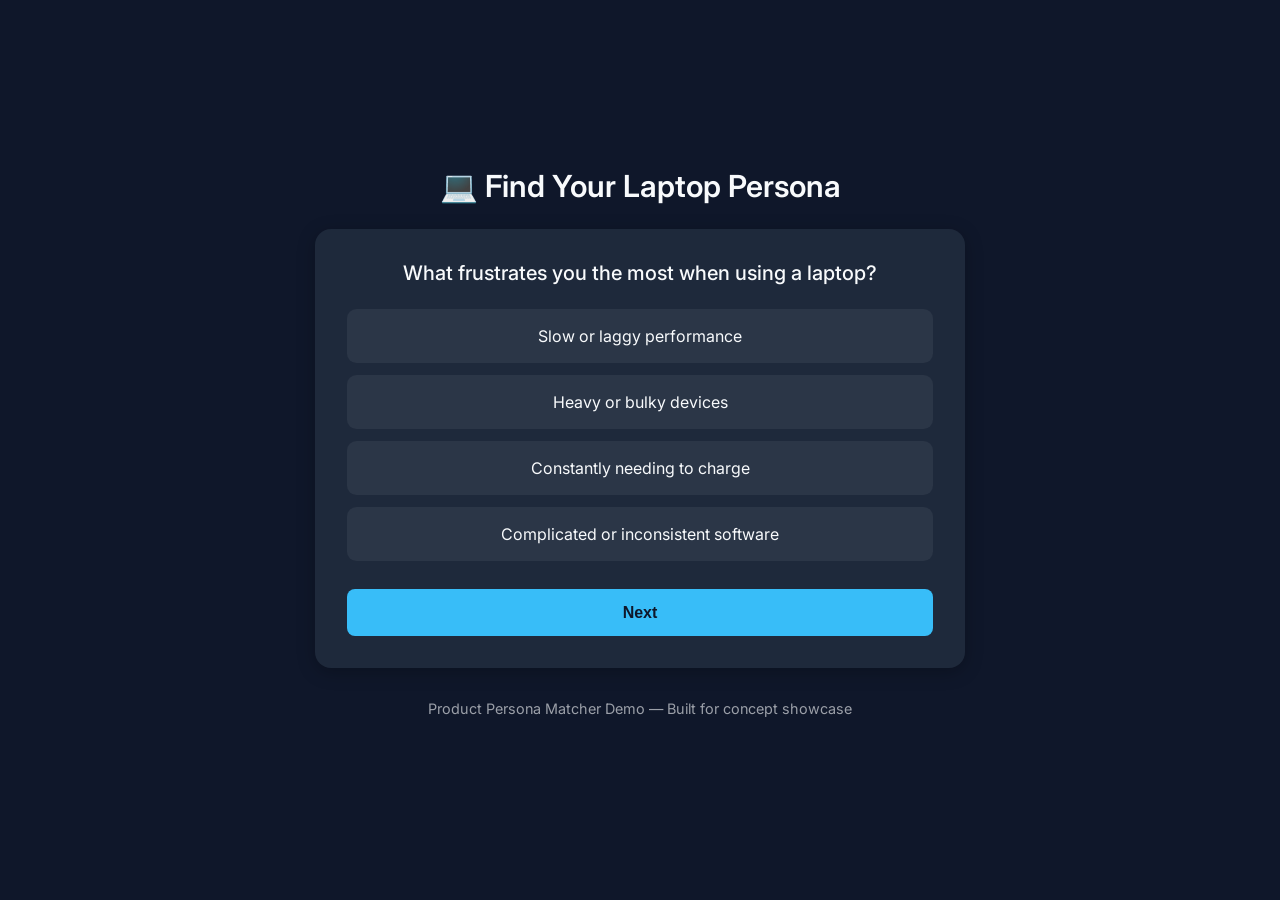
==== index.html @ be6bf835 "A2: Updated layout and styling, Updated data loading to load data directly from external JSON via fe" ====
<!DOCTYPE html>
<html lang="en">
<head>
    <!-- Metadata -->
    <meta charset="UTF-8">
    <meta name="viewport" content="width=device-width, initial-scale=1.0">
    <title>Laptop Quiz</title>

    <!-- Google Fonts -->
    <link rel="preconnect" href="https://fonts.googleapis.com">
    <link rel="preconnect" href="https://fonts.gstatic.com" crossorigin>
    <link href="https://fonts.googleapis.com/css2?family=Inter:wght@400;600&display=swap" rel="stylesheet">

    <!-- CSS -->
    <link rel="stylesheet" href="style.css">
</head>
<body>

<div class="quiz">
    <header class="quiz__header">
        <h1 class="quiz__title">💻 Find Your Laptop Persona</h1>
    </header>

    <main class="quiz__container">
        <div id="quiz-screen" class="quiz-screen"></div>
        <div id="result-screen" class="result-screen hidden"></div>
    </main>

    <footer class="footer">
        <p>Product Persona Matcher Demo — Built for concept showcase</p>
    </footer>
</div>

<!-- JavaScript -->
<script src="script.js" type="module"></script>

</body>
</html>
---- style.css ----
/* --- Color Theme --- */
:root {
  --bg: #0f172a;
  --card-bg: #1e293b;
  --text: #f8fafc;
  --accent: #38bdf8;
  --accent-hover: #0ea5e9;
  --danger: #ef4444;
  --font: 'Inter', sans-serif;
}

/* --- Base Layout (center everything vertically) --- */
*, *::before, *::after {
  box-sizing: border-box;
}

body {
  background: var(--bg);
  color: var(--text);
  font-family: var(--font);
  margin: 0;
  min-height: 100vh;

  display: flex;
  justify-content: center;
  align-items: center; /* centers vertically */
}


/* --- Quiz Container --- */
.quiz {
  width: 100%;
  max-width: 650px;
  text-align: center;
}

/* --- Header --- */
.quiz__header {
  margin-bottom: 1.5rem;
}

.quiz__title {
  font-size: 1.9rem;
  font-weight: 600;
  margin: 0;
}

/* --- Card Style (matches Deal Timer aesthetic) --- */
.quiz-screen,
.result-screen {
  background: var(--card-bg);
  padding: 2rem;
  border-radius: 1rem;
  box-shadow: 0 4px 18px rgba(0, 0, 0, 0.25);
  transition: 0.3s ease;
}

/* --- Question Text --- */
.question__text {
  font-size: 1.25rem;
  margin-bottom: 1.5rem;
  font-weight: 500;
}

/* --- Options --- */
.option {
  padding: 1rem;
  margin-bottom: 0.75rem;
  background: rgba(255, 255, 255, 0.06);
  border-radius: 0.6rem;
  cursor: pointer;
  transition: background 0.25s ease, transform 0.2s ease;
  border: 1px solid transparent;
}

.option:hover {
  background: rgba(255, 255, 255, 0.12);
  transform: translateY(-2px);
}

.option--selected {
  background: var(--accent);
  color: var(--bg);
  font-weight: 600;
}

/* --- Buttons --- */
.btn {
  padding: 0.9rem;
  border-radius: 0.5rem;
  border: none;
  width: 100%;
  font-size: 1rem;
  font-weight: 600;
  cursor: pointer;
  margin-top: 1rem;
}

.btn--primary {
  background: var(--accent);
  color: var(--bg);
}

.btn--primary:hover {
  background: var(--accent-hover);
}

/* --- Result Screen --- */
.result-screen h2 {
  font-size: 1.6rem;
  margin-top: 0;
}

.result-screen p {
  margin: 1rem 0;
  line-height: 1.6;
}

/* --- Footer (styled like Deal Timer) --- */
.footer {
  margin-top: 2rem;
  opacity: 0.6;
  font-size: 0.9rem;
  text-align: center;
}

/* --- Utility --- */
.hidden {
  display: none;
}

/* --- Responsive Adjustments --- */
@media (max-width: 480px) {
  .quiz-screen,
  .result-screen {
    padding: 1.5rem;
  }

  .quiz__title {
    font-size: 1.6rem;
  }
}
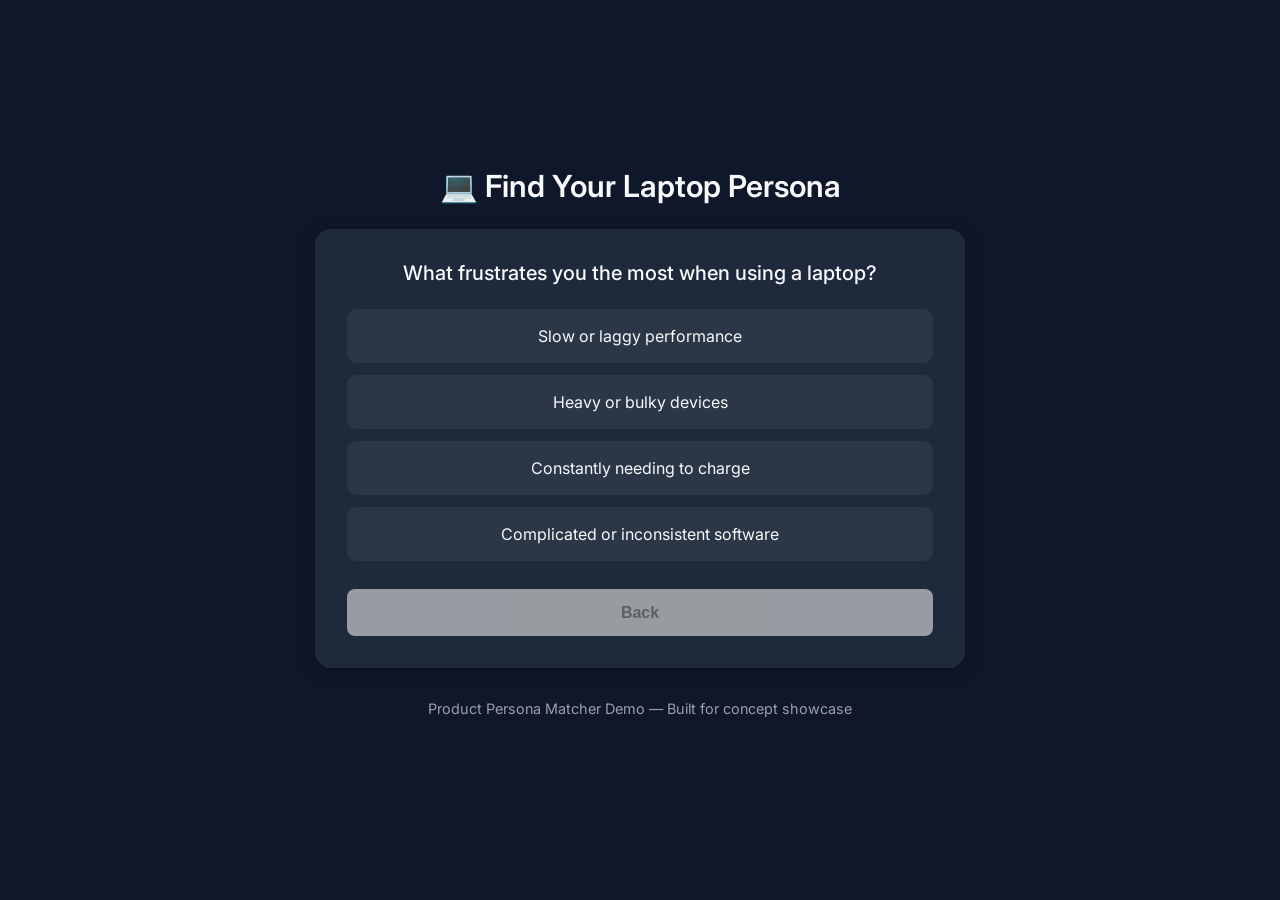
==== commit 7c96252d: "A3: Added core quiz logic using fully dynamic navigation and scoring logic with forward/backward sco" ====
--- a/index.html
+++ b/index.html
@@ -26,13 +26,13 @@
         <div id="result-screen" class="result-screen hidden"></div>
     </main>
 
-    <footer class="footer">
+    <footer class="quiz__footer">
         <p>Product Persona Matcher Demo — Built for concept showcase</p>
     </footer>
 </div>
 
 <!-- JavaScript -->
-<script src="script.js" type="module"></script>
+<script src="script.js" type="module" defer></script>
 
 </body>
 </html>
--- a/style.css
+++ b/style.css
@@ -105,6 +105,13 @@
   background: var(--accent-hover);
 }
 
+.btn:disabled {
+  background: #ccc;
+  color: #777;
+  cursor: not-allowed;
+  opacity: 0.7;
+}
+
 /* --- Result Screen --- */
 .result-screen h2 {
   font-size: 1.6rem;
@@ -117,7 +124,7 @@
 }
 
 /* --- Footer (styled like Deal Timer) --- */
-.footer {
+.quiz__footer {
   margin-top: 2rem;
   opacity: 0.6;
   font-size: 0.9rem;
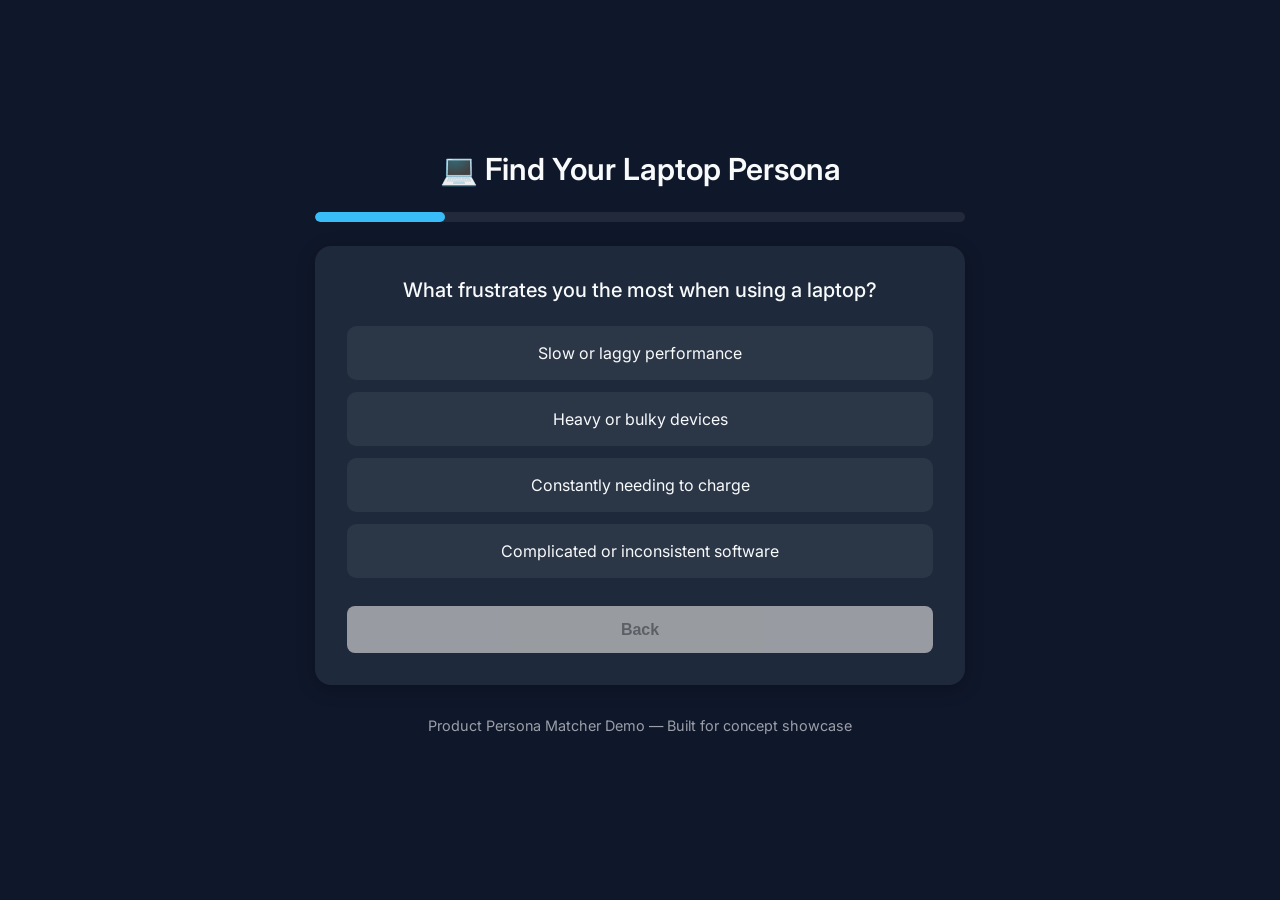
==== commit 3e968d69: "A0: Added progress bar, Moved page title and quiz header to load from JSON, Added more template quiz" ====
--- a/index.html
+++ b/index.html
@@ -4,7 +4,7 @@
     <!-- Metadata -->
     <meta charset="UTF-8">
     <meta name="viewport" content="width=device-width, initial-scale=1.0">
-    <title>Laptop Quiz</title>
+    <title></title>
 
     <!-- Google Fonts -->
     <link rel="preconnect" href="https://fonts.googleapis.com">
@@ -18,10 +18,13 @@
 
 <div class="quiz">
     <header class="quiz__header">
-        <h1 class="quiz__title">💻 Find Your Laptop Persona</h1>
+        <h1 class="quiz__title" id="quiz__title"></h1>
     </header>
 
     <main class="quiz__container">
+        <div class="quiz-progress">
+            <div class="progress__fill"></div>
+        </div>
         <div id="quiz-screen" class="quiz-screen"></div>
         <div id="result-screen" class="result-screen hidden"></div>
     </main>
--- a/style.css
+++ b/style.css
@@ -45,7 +45,25 @@
   margin: 0;
 }
 
-/* --- Card Style (matches Deal Timer aesthetic) --- */
+/* --- Progress Bar --- */
+.quiz-progress {
+  width: 100%;
+  height: 10px;
+  background: rgba(255, 255, 255, 0.08);
+  border-radius: 999px;
+  overflow: hidden;
+  margin-bottom: 1.5rem;
+}
+
+.progress__fill {
+  height: 100%;
+  width: 0%;
+  background: var(--accent);
+  border-radius: 999px;
+  transition: width 0.35s ease;
+}
+
+/* --- Card Style --- */
 .quiz-screen,
 .result-screen {
   background: var(--card-bg);
@@ -123,7 +141,7 @@
   line-height: 1.6;
 }
 
-/* --- Footer (styled like Deal Timer) --- */
+/* --- Footer --- */
 .quiz__footer {
   margin-top: 2rem;
   opacity: 0.6;
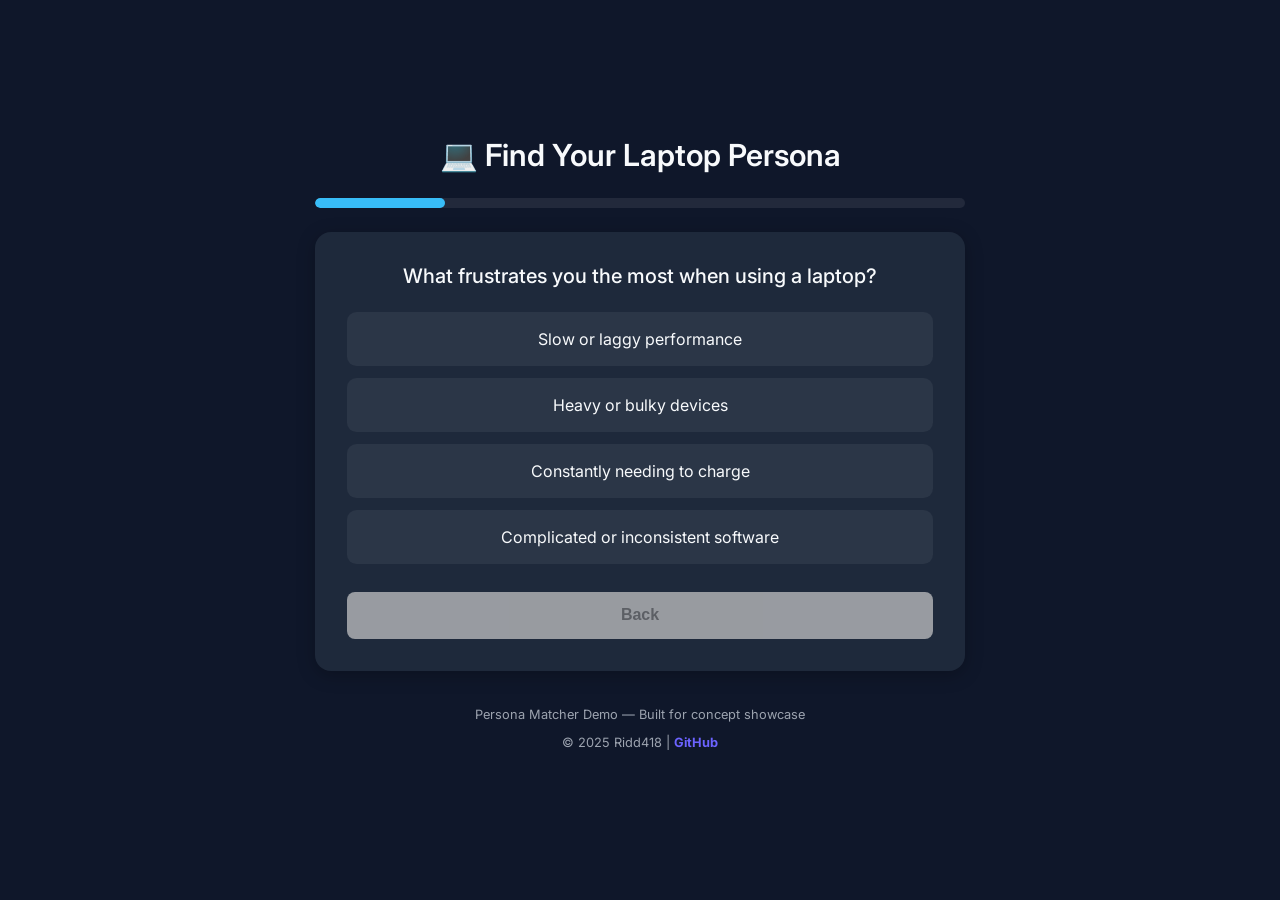
==== commit feb6cd79: "update: change footer layout, content and styles" ====
--- a/index.html
+++ b/index.html
@@ -28,11 +28,13 @@
         <div id="quiz-screen" class="quiz-screen"></div>
         <div id="result-screen" class="result-screen hidden"></div>
     </main>
+</div>
 
-    <footer class="quiz__footer">
-        <p>Product Persona Matcher Demo — Built for concept showcase</p>
-    </footer>
-</div>
+<!-- Footnotes -->
+<footer>
+    <p>Persona Matcher Demo &mdash; Built for concept showcase</p>
+    <p>&copy; 2025 Ridd418 &#124; <a href="https://github.com/ridd418/persona-matcher" target="_blank" rel="noopener noreferrer"><strong>GitHub</strong></a></p>
+</footer>
 
 <!-- JavaScript -->
 <script src="script.js" type="module" defer></script>
--- a/style.css
+++ b/style.css
@@ -7,6 +7,8 @@
   --accent-hover: #0ea5e9;
   --danger: #ef4444;
   --font: 'Inter', sans-serif;
+  --foot: #9ca3af;
+  --link:  #6c63ff;
 }
 
 /* --- Base Layout (center everything vertically) --- */
@@ -18,12 +20,15 @@
   background: var(--bg);
   color: var(--text);
   font-family: var(--font);
-  margin: 0;
   min-height: 100vh;
+  margin: 0 5vw;
+
+  text-align: center;
 
   display: flex;
   justify-content: center;
-  align-items: center; /* centers vertically */
+  flex-direction: column;
+  align-items: center;
 }
 
 
@@ -142,11 +147,18 @@
 }
 
 /* --- Footer --- */
-.quiz__footer {
-  margin-top: 2rem;
-  opacity: 0.6;
-  font-size: 0.9rem;
-  text-align: center;
+footer a {
+  color: var(--link);
+  text-decoration: none;
+}
+footer a:hover {
+  text-decoration: underline;
+}
+
+footer {
+  margin-top: 1.5rem;
+  font-size: 0.8rem;
+  color: var(--foot);
 }
 
 /* --- Utility --- */
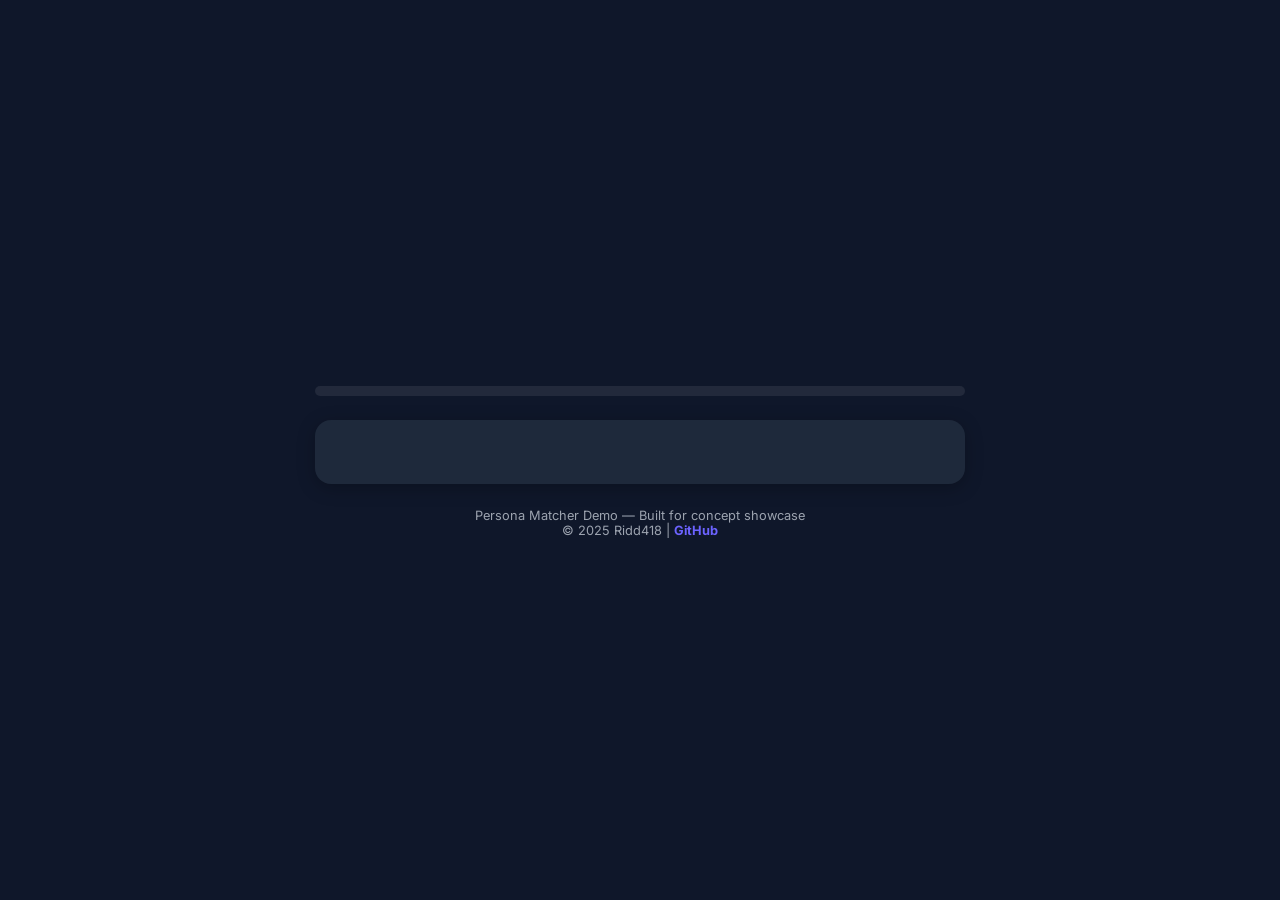
==== commit aa1a7e6d: "update HTML and CSS class names, clean up unnecesary styles and selectors, and move quiz-screen and " ====
--- a/index.html
+++ b/index.html
@@ -4,7 +4,6 @@
     <!-- Metadata -->
     <meta charset="UTF-8">
     <meta name="viewport" content="width=device-width, initial-scale=1.0">
-    <title></title>
 
     <!-- Google Fonts -->
     <link rel="preconnect" href="https://fonts.googleapis.com">
@@ -16,17 +15,18 @@
 </head>
 <body>
 
-<div class="quiz">
-    <header class="quiz__header">
-        <h1 class="quiz__title" id="quiz__title"></h1>
+<!-- Main App -->
+<div class="container">
+    <header class="header">
+        <h1 class="quiz-title" id="quiz-title"></h1>
     </header>
 
-    <main class="quiz__container">
-        <div class="quiz-progress">
-            <div class="progress__fill"></div>
-        </div>
-        <div id="quiz-screen" class="quiz-screen"></div>
-        <div id="result-screen" class="result-screen hidden"></div>
+    <main>
+        <section class="quiz-progress">
+            <div class="progress-fill"></div>
+        </section>
+        <!-- Quiz question section -->
+        <section id="display" class="quiz-screen result-screen"></section>
     </main>
 </div>
 
@@ -36,6 +36,15 @@
     <p>&copy; 2025 Ridd418 &#124; <a href="https://github.com/ridd418/persona-matcher" target="_blank" rel="noopener noreferrer"><strong>GitHub</strong></a></p>
 </footer>
 
+<!-- Importmap -->
+<script type="importmap"> 
+    {
+        "imports": {
+            "dataFetcher": "./modules/dataFetcher.js"
+        }
+    }
+</script>
+
 <!-- JavaScript -->
 <script src="script.js" type="module" defer></script>
 
--- a/style.css
+++ b/style.css
@@ -5,14 +5,17 @@
   --text: #f8fafc;
   --accent: #38bdf8;
   --accent-hover: #0ea5e9;
-  --danger: #ef4444;
   --font: 'Inter', sans-serif;
   --foot: #9ca3af;
   --link:  #6c63ff;
 }
 
-/* --- Base Layout (center everything vertically) --- */
-*, *::before, *::after {
+/* --- Base Layout --- */
+*,
+*::before, 
+*::after {
+  margin: 0;
+  padding: 0;
   box-sizing: border-box;
 }
 
@@ -33,18 +36,17 @@
 
 
 /* --- Quiz Container --- */
-.quiz {
+.container {
   width: 100%;
   max-width: 650px;
-  text-align: center;
 }
 
 /* --- Header --- */
-.quiz__header {
+.header {
   margin-bottom: 1.5rem;
 }
 
-.quiz__title {
+.quiz-title {
   font-size: 1.9rem;
   font-weight: 600;
   margin: 0;
@@ -60,7 +62,7 @@
   margin-bottom: 1.5rem;
 }
 
-.progress__fill {
+.progress-fill {
   height: 100%;
   width: 0%;
   background: var(--accent);
@@ -75,11 +77,10 @@
   padding: 2rem;
   border-radius: 1rem;
   box-shadow: 0 4px 18px rgba(0, 0, 0, 0.25);
-  transition: 0.3s ease;
 }
 
 /* --- Question Text --- */
-.question__text {
+.question-text {
   font-size: 1.25rem;
   margin-bottom: 1.5rem;
   font-weight: 500;
@@ -92,19 +93,19 @@
   background: rgba(255, 255, 255, 0.06);
   border-radius: 0.6rem;
   cursor: pointer;
-  transition: background 0.25s ease, transform 0.2s ease;
-  border: 1px solid transparent;
+  transition: background-color 0.25s ease, transform 0.2s ease;
+  /* border: 1px solid transparent; */
 }
 
+/* .option--selected { 
+  background: var(--accent); 
+  color: var(--bg); 
+  font-weight: 600; 
+} */
+
 .option:hover {
-  background: rgba(255, 255, 255, 0.12);
+  background-color: rgba(255, 255, 255, 0.12);
   transform: translateY(-2px);
-}
-
-.option--selected {
-  background: var(--accent);
-  color: var(--bg);
-  font-weight: 600;
 }
 
 /* --- Buttons --- */
@@ -119,12 +120,12 @@
   margin-top: 1rem;
 }
 
-.btn--primary {
+.btn-primary {
   background: var(--accent);
   color: var(--bg);
 }
 
-.btn--primary:hover {
+.btn-primary:hover {
   background: var(--accent-hover);
 }
 
@@ -161,19 +162,18 @@
   color: var(--foot);
 }
 
-/* --- Utility --- */
-.hidden {
-  display: none;
-}
-
 /* --- Responsive Adjustments --- */
 @media (max-width: 480px) {
+  body {
+    font-size: 0.9rem;
+  }
   .quiz-screen,
   .result-screen {
     padding: 1.5rem;
+    
   }
 
-  .quiz__title {
+  .quiz-title {
     font-size: 1.6rem;
   }
 }
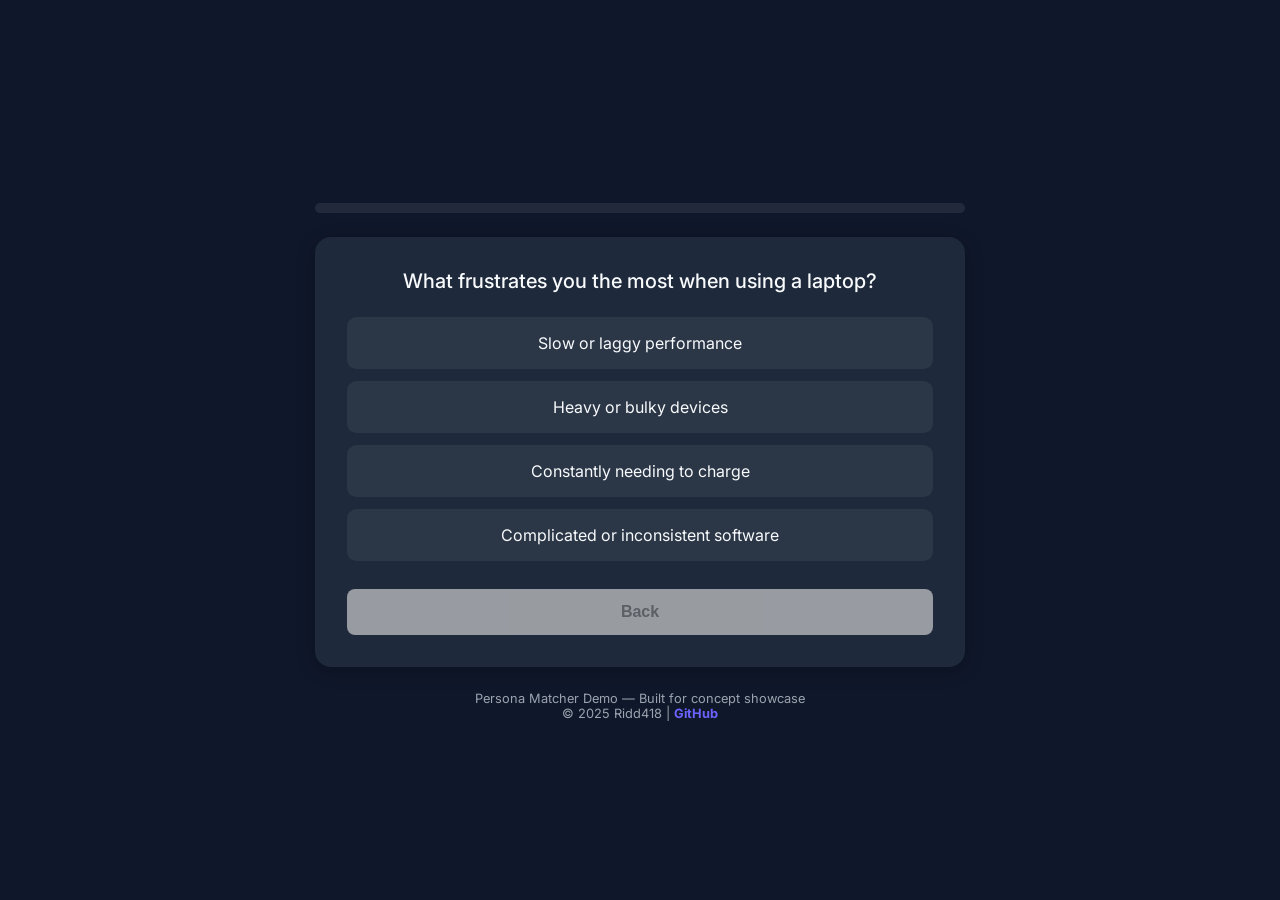
==== commit 63d0b848: "working quiz rendering and next logic" ====
--- a/index.html
+++ b/index.html
@@ -40,7 +40,8 @@
 <script type="importmap"> 
     {
         "imports": {
-            "dataFetcher": "./modules/dataFetcher.js"
+            "dataFetcher": "./modules/dataFetcher.js",
+            "quizEngine": "./modules/quizEngine.js"
         }
     }
 </script>
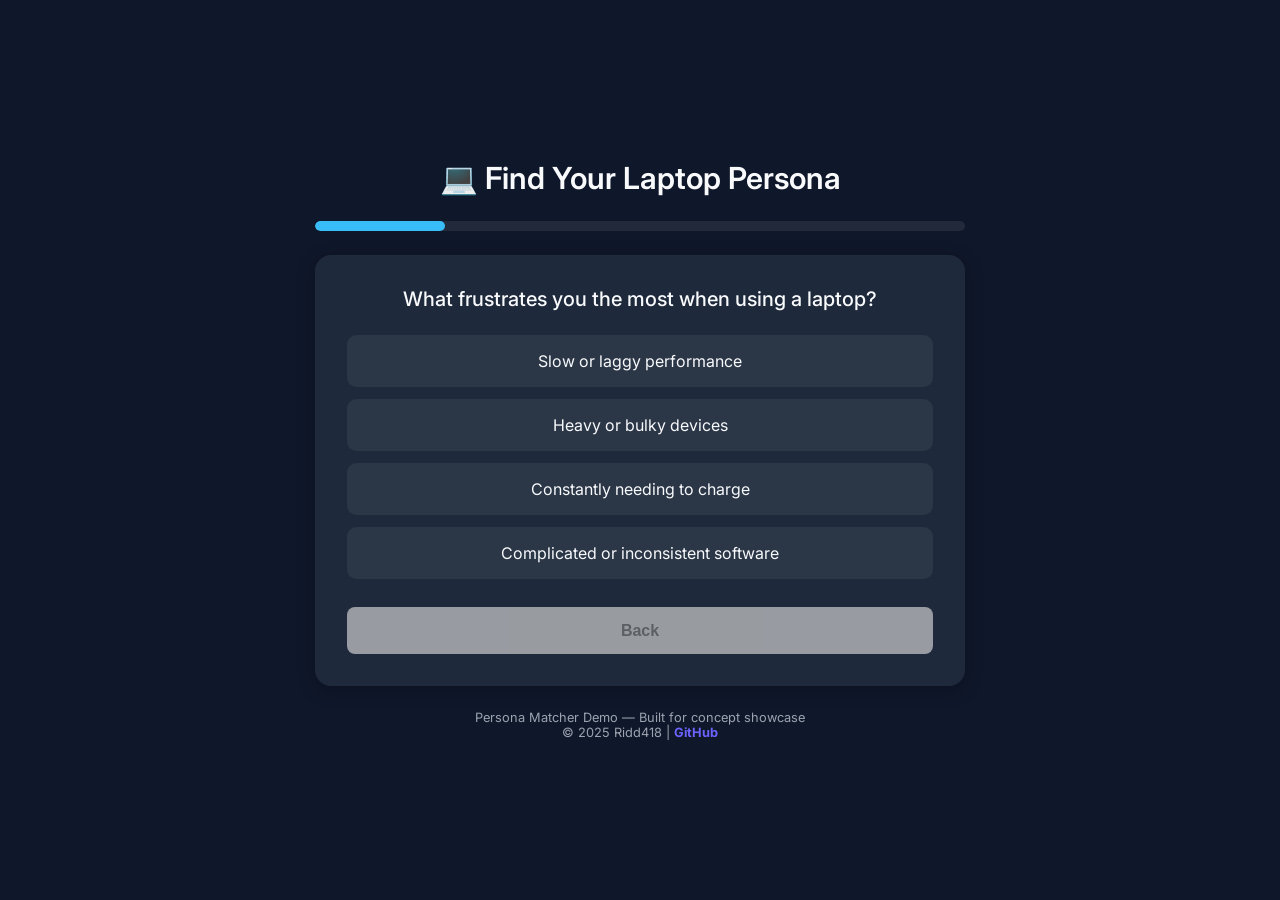
==== commit 30992e06: "chore: comments cleanup and fix typo" ====
--- a/index.html
+++ b/index.html
@@ -15,39 +15,39 @@
 </head>
 <body>
 
-<!-- Main App -->
-<div class="container">
-    <header class="header">
-        <h1 class="quiz-title" id="quiz-title"></h1>
-    </header>
+    <!-- Main App -->
+    <div class="container">
+        <header class="header">
+            <h1 class="quiz-title" id="quiz-title"></h1>
+        </header>
 
-    <main>
-        <section class="quiz-progress">
-            <div class="progress-fill"></div>
-        </section>
-        <!-- Quiz question section -->
-        <section id="display" class="quiz-screen result-screen"></section>
-    </main>
-</div>
+        <main>
+            <section class="quiz-progress">
+                <div class="progress-fill"></div>
+            </section>
+            <!-- Quiz question section -->
+            <section id="display" class="quiz-screen result-screen"></section>
+        </main>
+    </div>
 
-<!-- Footnotes -->
-<footer>
-    <p>Persona Matcher Demo &mdash; Built for concept showcase</p>
-    <p>&copy; 2025 Ridd418 &#124; <a href="https://github.com/ridd418/persona-matcher" target="_blank" rel="noopener noreferrer"><strong>GitHub</strong></a></p>
-</footer>
+    <!-- Footnotes -->
+    <footer>
+        <p>Persona Matcher Demo &mdash; Built for concept showcase</p>
+        <p>&copy; 2025 Ridd418 &#124; <a href="https://github.com/ridd418/persona-matcher" target="_blank" rel="noopener noreferrer"><strong>GitHub</strong></a></p>
+    </footer>
 
-<!-- Importmap -->
-<script type="importmap"> 
-    {
-        "imports": {
-            "dataFetcher": "./modules/dataFetcher.js",
-            "quizEngine": "./modules/quizEngine.js"
+    <!-- Importmap -->
+    <script type="importmap"> 
+        {
+            "imports": {
+                "dataFetcher": "./modules/dataFetcher.js",
+                "quizEngine": "./modules/quizEngine.js"
+            }
         }
-    }
-</script>
+    </script>
 
-<!-- JavaScript -->
-<script src="script.js" type="module" defer></script>
+    <!-- JavaScript -->
+    <script src="script.js" type="module" defer></script>
 
 </body>
 </html>
--- a/style.css
+++ b/style.css
@@ -94,14 +94,7 @@
   border-radius: 0.6rem;
   cursor: pointer;
   transition: background-color 0.25s ease, transform 0.2s ease;
-  /* border: 1px solid transparent; */
 }
-
-/* .option--selected { 
-  background: var(--accent); 
-  color: var(--bg); 
-  font-weight: 600; 
-} */
 
 .option:hover {
   background-color: rgba(255, 255, 255, 0.12);
